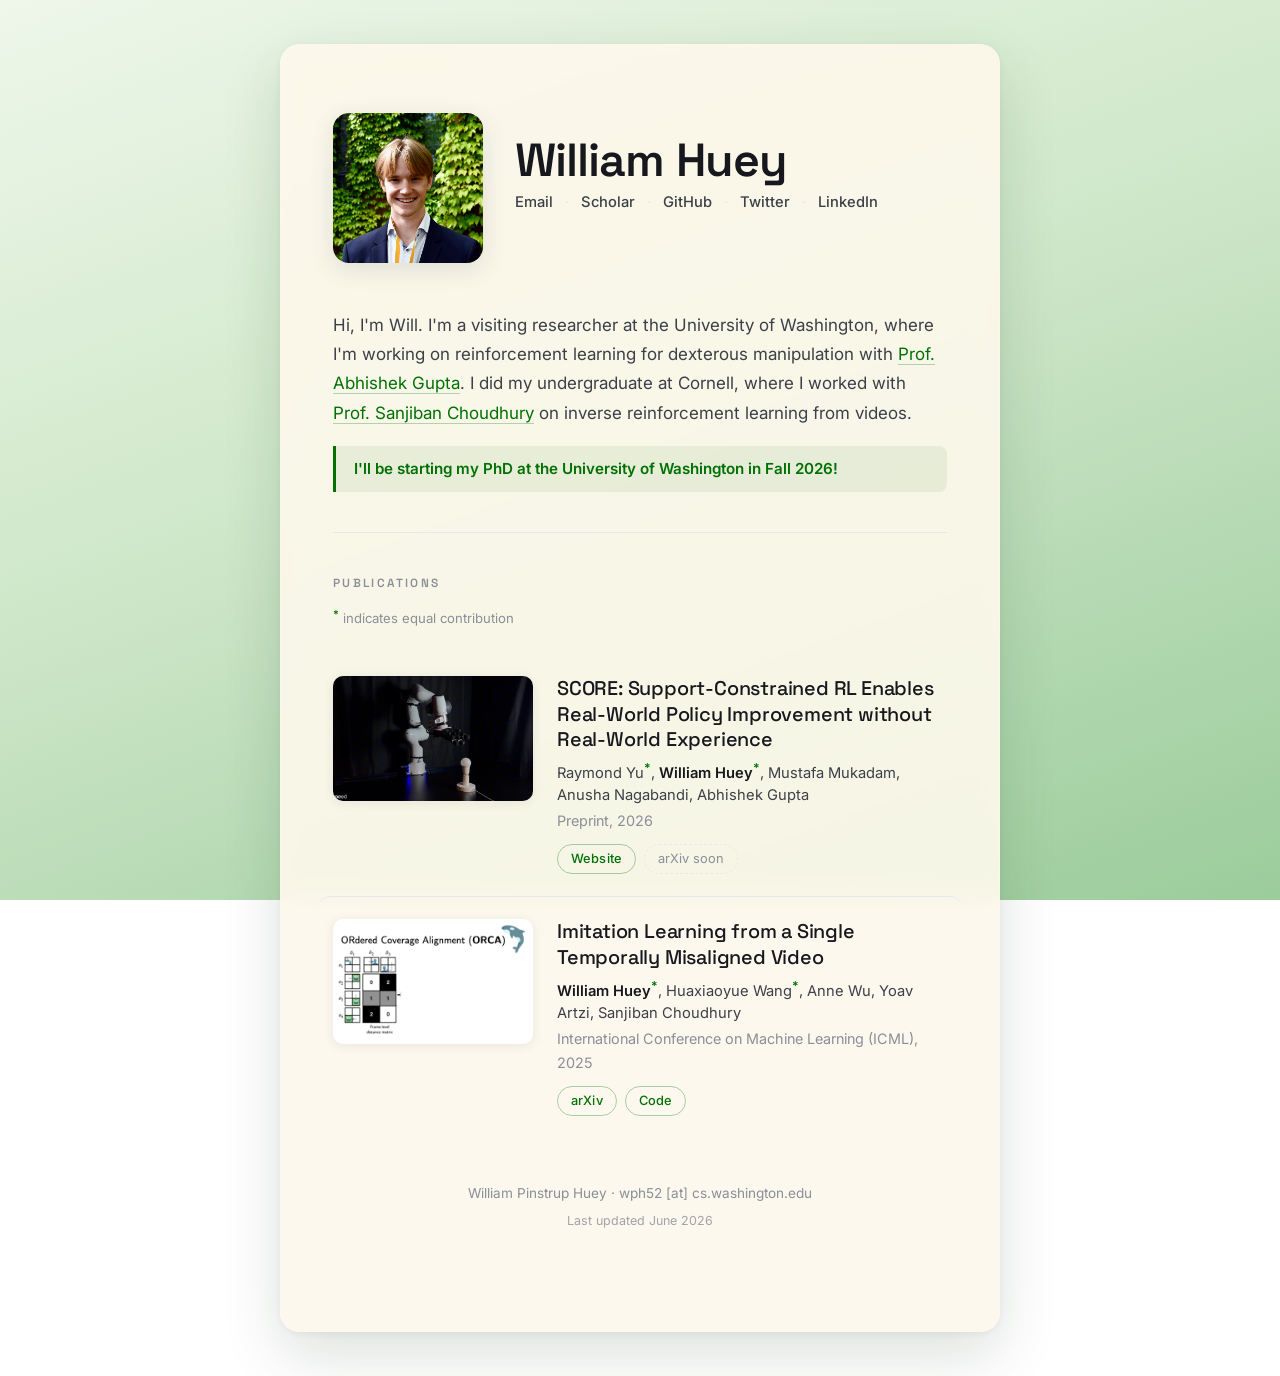
==== index.html @ f35f1048 "orca gif" ====
<!DOCTYPE html>
<html lang="en">
<head>
  <meta charset="utf-8">
  <title>William Pinstrup Huey</title>
  <meta name="description" content="William Huey — robot learning researcher at the University of Washington.">
  <meta name="author" content="William Huey">
  <meta name="viewport" content="width=device-width, initial-scale=1">

  <meta property="og:title" content="William Huey" />
  <meta property="og:type" content="website" />
  <meta property="og:url" content="https://willhuey.com" />
  <meta property="og:site_name" content="William Huey" />
  <link rel="canonical" href="https://willhuey.com" />

  <link rel="icon" type="image/png" href="assets/profile-pics/robotree.png?v=2026">

  <!-- Google Analytics 4 -->
  <script async src="https://www.googletagmanager.com/gtag/js?id=G-Z6P16DVV84"></script>
  <script>
    window.dataLayer = window.dataLayer || [];
    function gtag(){dataLayer.push(arguments);}
    gtag('js', new Date());
    gtag('config', 'G-Z6P16DVV84');
  </script>
  <link rel="preconnect" href="https://fonts.googleapis.com">
  <link rel="preconnect" href="https://fonts.gstatic.com" crossorigin>
  <link href="https://fonts.googleapis.com/css2?family=Space+Grotesk:wght@400;500;600;700&family=Inter:wght@400;450;500;600&display=swap" rel="stylesheet">
  <link rel="stylesheet" href="styles.css">
</head>
<body>
  <main class="wrap">

    <!-- ========== HEADER ========== -->
    <header class="intro">
      <img class="avatar" src="assets/profile-pics/will.jpg" alt="William Huey">
      <div class="intro-text">
        <h1>William Huey</h1>
        <!-- <p class="tagline">Robot learning researcher</p> -->
        <nav class="socials" aria-label="Links">
          <a href="mailto:wph52@cs.washington.edu" aria-label="Email">Email</a>
          <span class="dot">·</span>
          <a href="https://scholar.google.com/citations?user=zis08XwAAAAJ&hl=en" target="_blank" rel="noopener">Scholar</a>
          <span class="dot">·</span>
          <a href="https://github.com/willh003/" target="_blank" rel="noopener">GitHub</a>
          <span class="dot">·</span>
          <a href="https://x.com/willhuey9" target="_blank" rel="noopener">Twitter</a>
          <span class="dot">·</span>
          <a href="https://www.linkedin.com/in/willhuey9/" target="_blank" rel="noopener">LinkedIn</a>
        </nav>
      </div>
    </header>

    <!-- ========== BIO ========== -->
    <section id="bio">
      <p class="bio">
        Hi, I'm Will. I'm a visiting researcher at the University of Washington, where I'm working on reinforcement learning for dexterous manipulation with <a href="https://homes.cs.washington.edu/~abhgupta/" target="_blank" rel="noopener">Prof. Abhishek Gupta</a>. I did my undergraduate at Cornell, where I worked with <a href="https://sanjibanc.github.io/" target="_blank" rel="noopener">Prof. Sanjiban Choudhury</a> on inverse reinforcement learning from videos.

      <p class="highlight">I'll be starting my PhD at the University of Washington in Fall 2026!</p>
    </section>

    <!-- ========== NEWS ========== -->
    <!-- <section id="news">
      <h2>News</h2>
      <ul class="news">
        <li><span class="date">Aug 2025</span><span>Honored to receive the <strong>2025 Microsoft Endowed Scholarship</strong>.</span></li>
        <li><span class="date">Jun 2025</span><span>Unified World Models won the <strong class="award">Best Paper Award</strong> at the ICML 2025 World Modeling Workshop.</span></li>
        <li><span class="date">Apr 2025</span><span>Unified World Models accepted to <strong>RSS 2025</strong>.</span></li>
        <li><span class="date">Jan 2025</span><span>DRAWER accepted to <strong>CVPR 2025</strong>; HAMSTER accepted to <strong>ICLR 2025</strong>.</span></li>
      </ul>
    </section> -->

    <!-- ========== PUBLICATIONS ========== -->
    <section id="publications">
      <h2>Publications</h2>
      <p class="pub-note"><sup class="eq">*</sup> indicates equal contribution</p>

      <article class="pub">
        <a class="pub-media" href="https://weirdlabuw.github.io/score/" target="_blank" rel="noopener">
          <video src="assets/publications/score_teaser.mp4" poster="assets/publications/score_teaser.jpg"
                 autoplay loop muted playsinline></video>
        </a>
        <div class="pub-text">
          <h3><a href="https://weirdlabuw.github.io/score/" target="_blank" rel="noopener">SCORE: Support-Constrained RL Enables Real-World Policy Improvement without Real-World Experience</a></h3>
          <p class="authors">Raymond Yu<sup class="eq">*</sup>, <strong>William Huey</strong><sup class="eq">*</sup>, Mustafa Mukadam, Anusha Nagabandi, Abhishek Gupta</p>
          <p class="venue">Preprint, 2026</p>
          <p class="pub-links">
            <a href="https://weirdlabuw.github.io/score/" target="_blank" rel="noopener">Website</a>
            <span class="soon">arXiv soon</span>
          </p>
        </div>
      </article>

      <article class="pub">
        <a class="pub-media" href="https://arxiv.org/abs/2502.05397" target="_blank" rel="noopener">
          <img src="assets/publications/orca_gif.gif" alt="ORCA teaser">
        </a>
        <div class="pub-text">
          <h3><a href="https://arxiv.org/abs/2502.05397" target="_blank" rel="noopener">Imitation Learning from a Single Temporally Misaligned Video</a></h3>
          <p class="authors"><strong>William Huey</strong><sup class="eq">*</sup>, Huaxiaoyue Wang<sup class="eq">*</sup>, Anne Wu, Yoav Artzi, Sanjiban Choudhury</p>
          <p class="venue">International Conference on Machine Learning (ICML), 2025</p>
          <p class="pub-links">
            <a href="https://arxiv.org/abs/2502.05397" target="_blank" rel="noopener">arXiv</a>
            <a href="https://github.com/portal-cornell/orca" target="_blank" rel="noopener">Code</a>
          </p>
        </div>
      </article>



    <footer>
      <p>William Pinstrup Huey · wph52 [at] cs.washington.edu</p>
      <p class="updated">Last updated June 2026</p>
    </footer>

  </main>

  <!-- Invisible visit tracker. Keeps the Flag Counter (ltCg) history going;
       view your stats anytime at https://info.flagcounter.com/ltCg -->
  <img class="tracker" alt=""
       src="https://s11.flagcounter.com/count2/ltCg/bg_FFFFFF/txt_000000/border_FFFFFF/columns_1/maxflags_1/viewers_0/labels_0/pageviews_1/flags_0/percent_0/">
</body>
</html>
---- styles.css ----
/* ============================================================
   William Huey — research page
   Grotesk + forest green
   ============================================================ */

:root {
  --bg:      linear-gradient(160deg, #eef7ea 0%, #cfe7c9 45%, #9bcc9c 100%);
  --card:    #fdf8ec;
  --ink:     #16181d;
  --body:    #3c4048;
  --muted:   #8a8f98;
  --line:    #e7e9ed;
  --accent:  #017104;
  --accent-hover: #1f9e2c;
  --display: 'Space Grotesk', 'Inter', system-ui, sans-serif;
  --sans:    'Inter', -apple-system, BlinkMacSystemFont, 'Segoe UI', Helvetica, Arial, sans-serif;
}

* { box-sizing: border-box; }
html { scroll-behavior: smooth; }

body {
  margin: 0;
  background: var(--bg);
  background-attachment: fixed;
  color: var(--body);
  font-family: var(--sans);
  font-size: 17px;
  line-height: 1.72;
  -webkit-font-smoothing: antialiased;
  -moz-osx-font-smoothing: grayscale;
  text-rendering: optimizeLegibility;
}

a { color: var(--accent); text-decoration: none; transition: color .15s ease; }
a:hover { color: var(--accent-hover); }

p { margin: 0 0 1rem; }
strong { font-weight: 600; color: var(--ink); }

/* ---------- Layout ---------- */
.wrap {
  max-width: 720px;
  margin: 44px auto;
  padding: 4px 52px 60px;
  background: rgba(253, 248, 236, 0.92);
  backdrop-filter: blur(14px) saturate(140%);
  -webkit-backdrop-filter: blur(14px) saturate(140%);
  border: 1px solid rgba(253, 248, 236, 0.7);
  border-radius: 20px;
  box-shadow: 0 24px 60px rgba(15, 50, 20, 0.14), 0 2px 10px rgba(15, 50, 20, 0.06);
}

/* ---------- Entrance ---------- */
@keyframes fadeUp {
  from { opacity: 0; transform: translateY(16px); }
  to   { opacity: 1; transform: none; }
}
.intro, section, footer {
  animation: fadeUp 0.7s cubic-bezier(0.22, 1, 0.36, 1) both;
}
.intro { animation-delay: 0.02s; }
#bio   { animation-delay: 0.10s; }
#news  { animation-delay: 0.18s; }
#publications { animation-delay: 0.26s; }
footer { animation-delay: 0.32s; }

@media (prefers-reduced-motion: reduce) {
  .intro, section, footer { animation: none; }
}

section {
  padding: 40px 0;
  border-top: 1px solid var(--line);
}
#bio { border-top: none; }

h2 {
  font-family: var(--display);
  font-size: 0.74rem;
  font-weight: 600;
  text-transform: uppercase;
  letter-spacing: 0.2em;
  color: var(--muted);
  margin: 0 0 28px;
}

/* ---------- Header ---------- */
.intro {
  display: flex;
  align-items: center;
  gap: 32px;
  padding: 52px 0 16px;
}
.avatar {
  width: 150px;
  height: 150px;
  object-fit: cover;
  border-radius: 16px;
  flex-shrink: 0;
  box-shadow: 0 6px 24px rgba(22, 30, 60, 0.12);
  position: relative;
  top: 12px;
}
.intro-text h1 {
  font-family: var(--display);
  font-weight: 600;
  font-size: 2.9rem;
  line-height: 1.04;
  letter-spacing: -0.02em;
  color: var(--ink);
  margin: 0 0 6px;
}
.tagline {
  font-family: var(--display);
  font-weight: 500;
  font-size: 1.15rem;
  color: var(--accent);
  margin: 0 0 8px;
}
.affil {
  font-size: 0.95rem;
  color: var(--muted);
  margin: 0 0 14px;
  line-height: 1.5;
}
.affil a { color: var(--body); border-bottom: 1px solid var(--line); }
.affil a:hover { color: var(--accent); border-color: var(--accent); }

.socials { font-size: 0.92rem; font-weight: 500; }
.socials a { color: var(--body); }
.socials a:hover { color: var(--accent); }
.socials .dot { color: var(--line); margin: 0 8px; }

/* ---------- Bio ---------- */
.lede {
  font-size: 1.16rem;
  line-height: 1.62;
  color: var(--ink);
}
#bio { padding-top: 44px; }
#bio a, .lede a { border-bottom: 1px solid rgba(1,113,4,0.28); }
#bio a:hover, .lede a:hover { border-color: var(--accent); }

.highlight {
  margin: 18px 0 0;
  padding: 11px 18px;
  font-size: 0.95rem;
  line-height: 1.55;
  font-weight: 600;
  color: var(--accent);
  background: rgba(1, 113, 4, 0.07);
  border-left: 3px solid var(--accent);
  border-radius: 0 8px 8px 0;
}

/* ---------- News ---------- */
.news { list-style: none; margin: 0; padding: 0; }
.news li {
  display: flex;
  gap: 20px;
  padding: 10px 0;
  border-bottom: 1px solid var(--line);
  font-size: 0.98rem;
}
.news li:last-child { border-bottom: none; }
.news .date {
  flex-shrink: 0;
  width: 76px;
  color: var(--muted);
  font-variant-numeric: tabular-nums;
  font-size: 0.85rem;
  font-weight: 500;
  padding-top: 3px;
}
.award { color: var(--accent); font-weight: 600; }

/* ---------- Publications ---------- */
.pub {
  display: flex;
  gap: 24px;
  align-items: flex-start;
  margin: 0 -16px;
  padding: 22px 16px;
  border-radius: 14px;
  transition: transform 0.25s ease, box-shadow 0.25s ease, background 0.25s ease;
}
.pub + .pub { border-top: 1px solid var(--line); }
.pub:hover {
  transform: translateY(-3px);
  background: rgba(255, 255, 255, 0.7);
  box-shadow: 0 14px 30px rgba(28, 38, 80, 0.09);
}

.pub-media {
  flex: 0 0 200px;
  display: block;
  border-radius: 10px;
  overflow: hidden;
  background: #eef0f3;
  box-shadow: 0 2px 12px rgba(22, 30, 60, 0.08);
  aspect-ratio: 16 / 10;
}
.pub-media img,
.pub-media video {
  width: 100%;
  height: 100%;
  object-fit: cover;
  display: block;
  transition: transform .4s ease;
}
.pub-media:hover img,
.pub-media:hover video { transform: scale(1.04); }

.pub-text { flex: 1; min-width: 0; }
.pub-text h3 {
  font-family: var(--display);
  font-weight: 500;
  font-size: 1.24rem;
  line-height: 1.3;
  letter-spacing: -0.01em;
  margin: 0 0 6px;
}
.pub-text h3 a { color: var(--ink); }
.pub-text h3 a:hover { color: var(--accent); }

.authors { margin: 0 0 3px; font-size: 0.92rem; color: var(--body); line-height: 1.5; }
.venue { margin: 0 0 10px; font-size: 0.9rem; color: var(--muted); }
.eq { color: var(--accent); font-weight: 600; }
.pub-note {
  margin: -16px 0 24px;
  font-size: 0.82rem;
  color: var(--muted);
}

.pub-links { margin: 0; display: flex; flex-wrap: wrap; gap: 8px; align-items: center; }
.pub-links a {
  font-size: 0.8rem;
  font-weight: 500;
  letter-spacing: 0.01em;
  color: var(--accent);
  padding: 3px 13px;
  border: 1px solid rgba(1,113,4,0.32);
  border-radius: 999px;
  transition: all .15s ease;
}
.pub-links a:hover { background: var(--accent); color: #fff; border-color: var(--accent); }
.pub-links .soon {
  font-size: 0.8rem;
  color: var(--muted);
  padding: 3px 13px;
  border: 1px dashed var(--line);
  border-radius: 999px;
}

/* ---------- Footer ---------- */
footer {
  padding-top: 44px;
  text-align: center;
  color: var(--muted);
  font-size: 0.85rem;
}
footer p { margin: 0; }
.updated { margin-top: 4px; font-size: 0.78rem; opacity: 0.8; }

/* invisible visit tracker (kept in the DOM so it still loads + counts) */
.tracker {
  position: absolute;
  width: 1px;
  height: 1px;
  opacity: 0;
  pointer-events: none;
  left: -9999px;
}

/* ---------- Responsive ---------- */
@media (max-width: 600px) {
  body { font-size: 16px; }
  .wrap {
    margin: 0;
    border-radius: 0;
    border: none;
    padding: 4px 22px 56px;
  }
  .pub { margin: 0; padding: 20px 0; }
  .intro {
    flex-direction: column;
    text-align: center;
    gap: 20px;
    padding: 48px 0 8px;
  }
  .socials { line-height: 2; }
  .intro-text h1 { font-size: 2.4rem; }
  .pub { flex-direction: column; gap: 14px; }
  .pub-media { flex-basis: auto; width: 100%; max-width: 320px; }
  .news li { gap: 14px; }
  .news .date { width: 64px; }
}
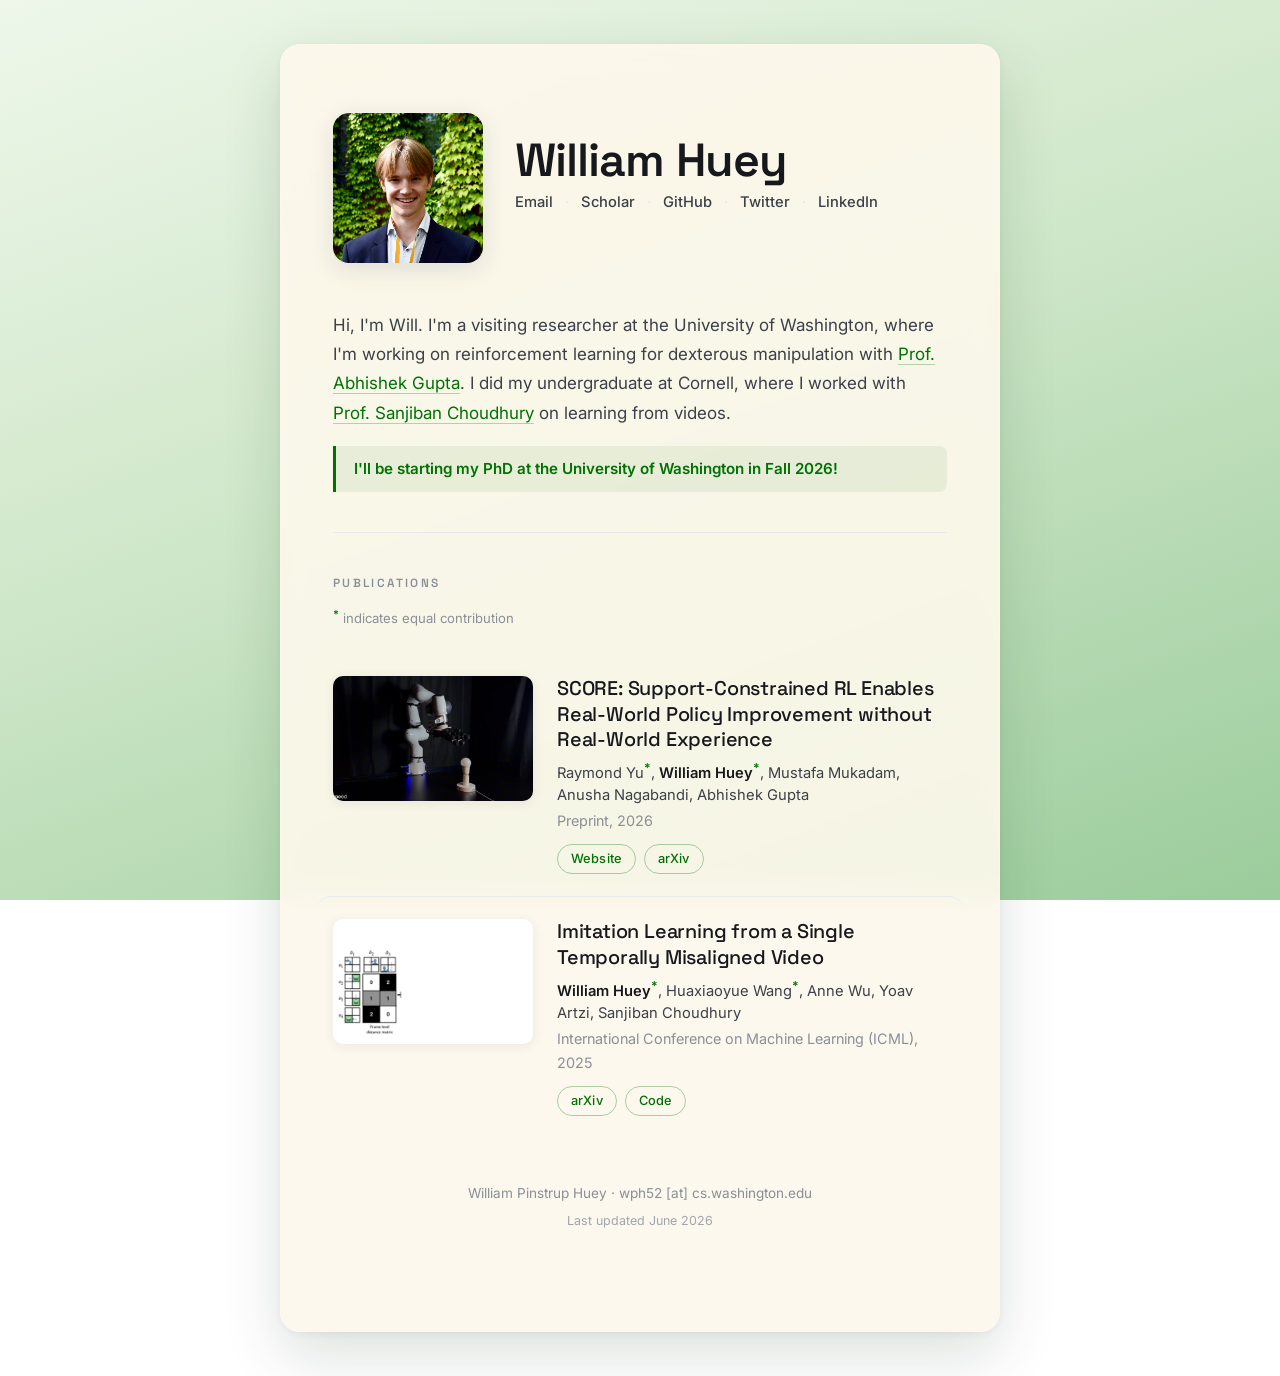
==== commit 0eed7f5c: "arxiv link score" ====
--- a/index.html
+++ b/index.html
@@ -54,7 +54,7 @@
     <!-- ========== BIO ========== -->
     <section id="bio">
       <p class="bio">
-        Hi, I'm Will. I'm a visiting researcher at the University of Washington, where I'm working on reinforcement learning for dexterous manipulation with <a href="https://homes.cs.washington.edu/~abhgupta/" target="_blank" rel="noopener">Prof. Abhishek Gupta</a>. I did my undergraduate at Cornell, where I worked with <a href="https://sanjibanc.github.io/" target="_blank" rel="noopener">Prof. Sanjiban Choudhury</a> on inverse reinforcement learning from videos.
+        Hi, I'm Will. I'm a visiting researcher at the University of Washington, where I'm working on reinforcement learning for dexterous manipulation with <a href="https://homes.cs.washington.edu/~abhgupta/" target="_blank" rel="noopener">Prof. Abhishek Gupta</a>. I did my undergraduate at Cornell, where I worked with <a href="https://sanjibanc.github.io/" target="_blank" rel="noopener">Prof. Sanjiban Choudhury</a> on learning from videos.
 
       <p class="highlight">I'll be starting my PhD at the University of Washington in Fall 2026!</p>
     </section>
@@ -86,7 +86,7 @@
           <p class="venue">Preprint, 2026</p>
           <p class="pub-links">
             <a href="https://weirdlabuw.github.io/score/" target="_blank" rel="noopener">Website</a>
-            <span class="soon">arXiv soon</span>
+            <a href="https://arxiv.org/abs/2606.27475" target="_blank" rel="noopener">arXiv</a>
           </p>
         </div>
       </article>
--- a/styles.css
+++ b/styles.css
@@ -188,7 +188,6 @@
 .pub + .pub { border-top: 1px solid var(--line); }
 .pub:hover {
   transform: translateY(-3px);
-  background: rgba(255, 255, 255, 0.7);
   box-shadow: 0 14px 30px rgba(28, 38, 80, 0.09);
 }
 
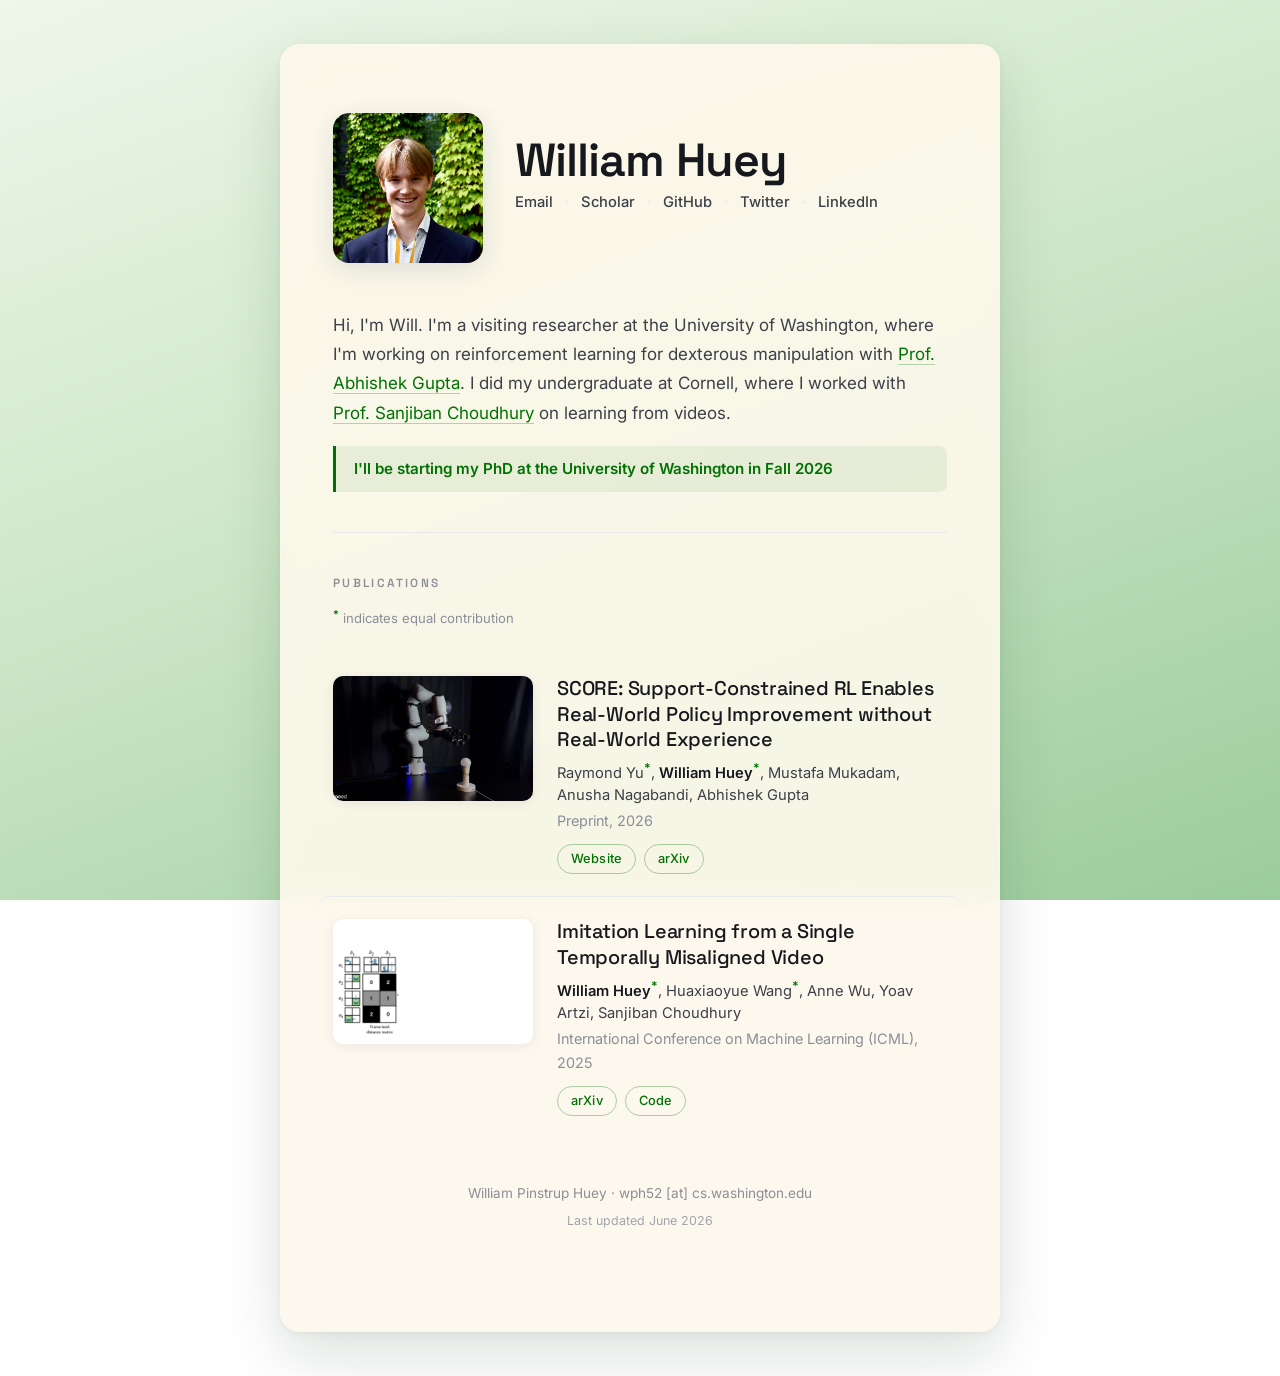
==== commit 19502e07: "remove exl" ====
--- a/index.html
+++ b/index.html
@@ -56,7 +56,7 @@
       <p class="bio">
         Hi, I'm Will. I'm a visiting researcher at the University of Washington, where I'm working on reinforcement learning for dexterous manipulation with <a href="https://homes.cs.washington.edu/~abhgupta/" target="_blank" rel="noopener">Prof. Abhishek Gupta</a>. I did my undergraduate at Cornell, where I worked with <a href="https://sanjibanc.github.io/" target="_blank" rel="noopener">Prof. Sanjiban Choudhury</a> on learning from videos.
 
-      <p class="highlight">I'll be starting my PhD at the University of Washington in Fall 2026!</p>
+      <p class="highlight">I'll be starting my PhD at the University of Washington in Fall 2026</p>
     </section>
 
     <!-- ========== NEWS ========== -->
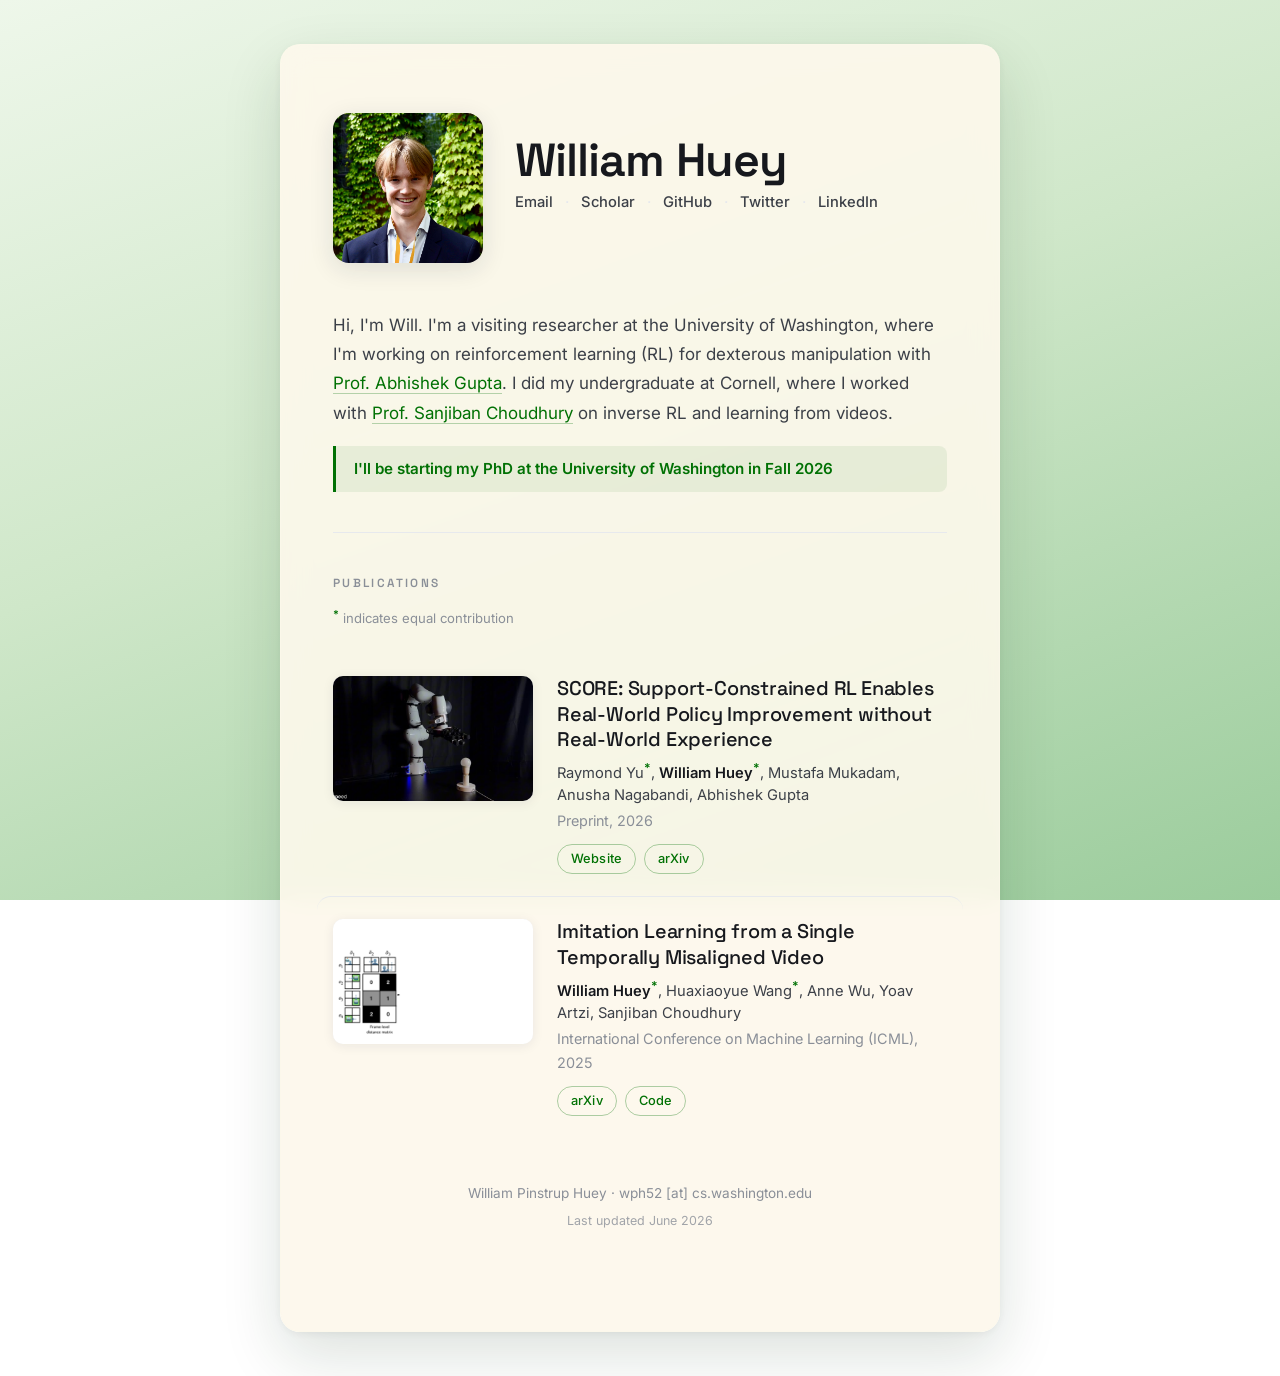
==== commit b6590743: "change bio" ====
--- a/index.html
+++ b/index.html
@@ -54,7 +54,7 @@
     <!-- ========== BIO ========== -->
     <section id="bio">
       <p class="bio">
-        Hi, I'm Will. I'm a visiting researcher at the University of Washington, where I'm working on reinforcement learning for dexterous manipulation with <a href="https://homes.cs.washington.edu/~abhgupta/" target="_blank" rel="noopener">Prof. Abhishek Gupta</a>. I did my undergraduate at Cornell, where I worked with <a href="https://sanjibanc.github.io/" target="_blank" rel="noopener">Prof. Sanjiban Choudhury</a> on learning from videos.
+        Hi, I'm Will. I'm a visiting researcher at the University of Washington, where I'm working on reinforcement learning (RL) for dexterous manipulation with <a href="https://homes.cs.washington.edu/~abhgupta/" target="_blank" rel="noopener">Prof. Abhishek Gupta</a>. I did my undergraduate at Cornell, where I worked with <a href="https://sanjibanc.github.io/" target="_blank" rel="noopener">Prof. Sanjiban Choudhury</a> on inverse RL and learning from videos.
 
       <p class="highlight">I'll be starting my PhD at the University of Washington in Fall 2026</p>
     </section>
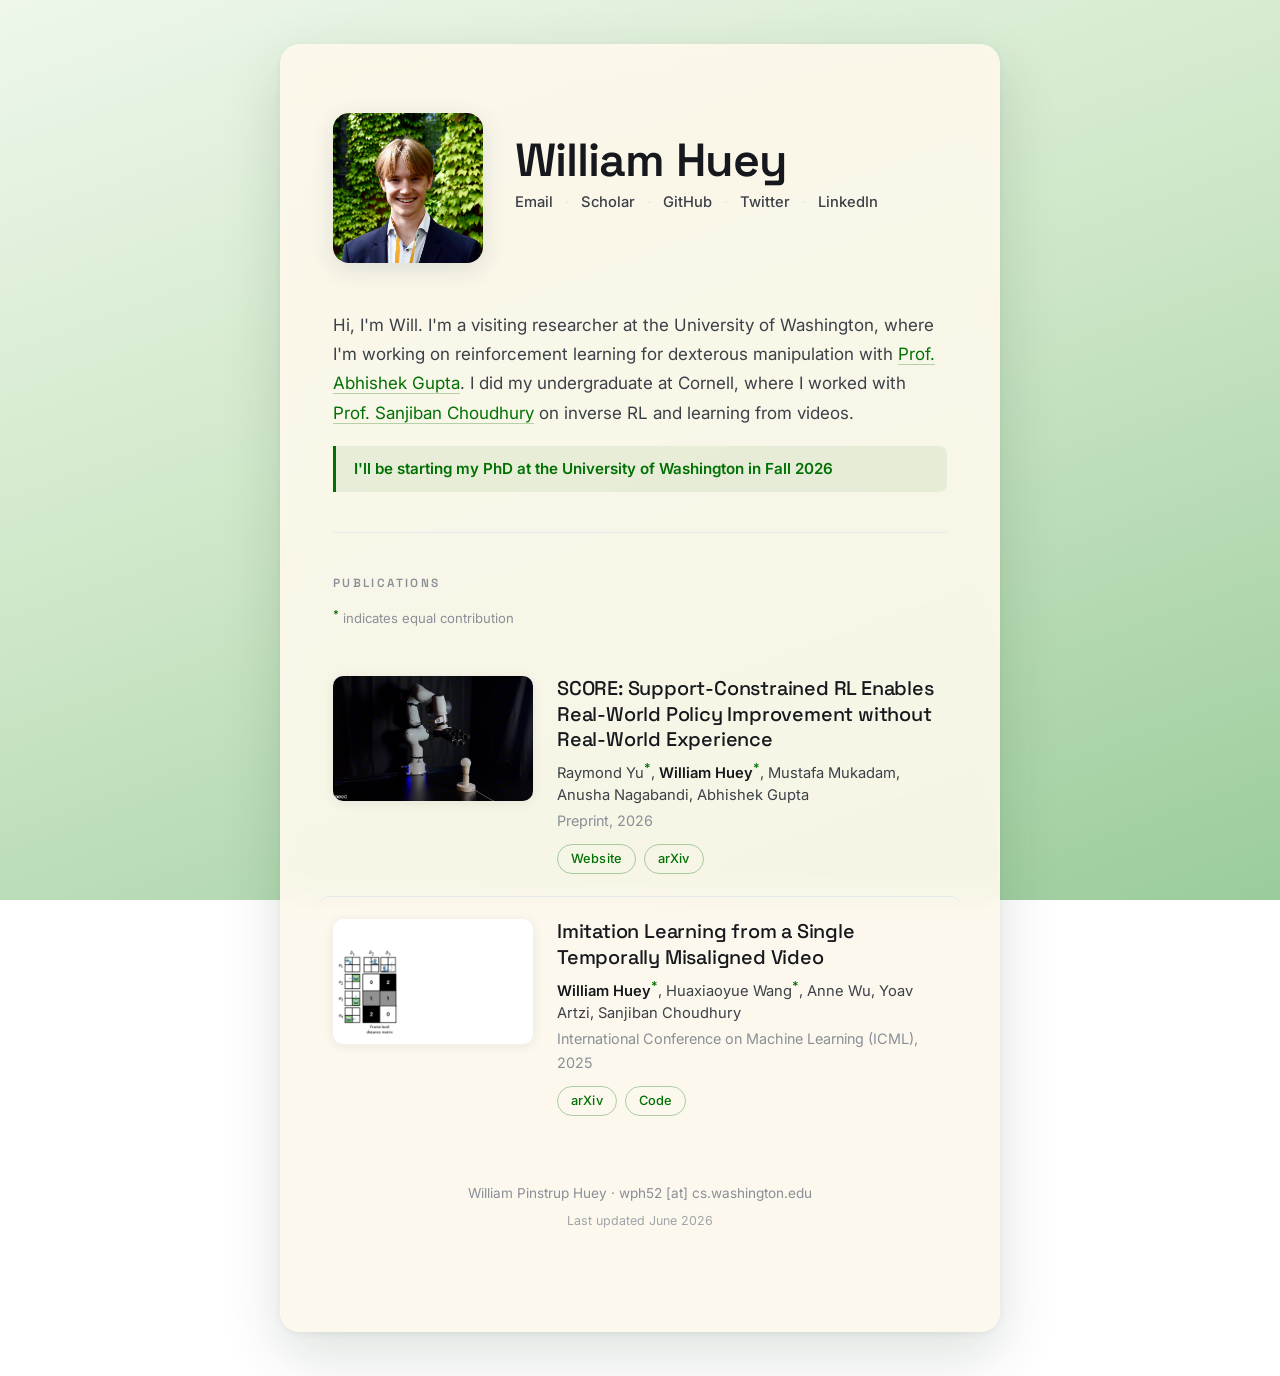
==== commit 7d56d5b1: "fix google analytics" ====
--- a/index.html
+++ b/index.html
@@ -16,12 +16,12 @@
   <link rel="icon" type="image/png" href="assets/profile-pics/robotree.png?v=2026">
 
   <!-- Google Analytics 4 -->
-  <script async src="https://www.googletagmanager.com/gtag/js?id=G-Z6P16DVV84"></script>
+  <script async src="https://www.googletagmanager.com/gtag/js?id=G-T6MWGNLJ10"></script>
   <script>
     window.dataLayer = window.dataLayer || [];
     function gtag(){dataLayer.push(arguments);}
     gtag('js', new Date());
-    gtag('config', 'G-Z6P16DVV84');
+    gtag('config', 'G-T6MWGNLJ10');
   </script>
   <link rel="preconnect" href="https://fonts.googleapis.com">
   <link rel="preconnect" href="https://fonts.gstatic.com" crossorigin>
@@ -54,7 +54,7 @@
     <!-- ========== BIO ========== -->
     <section id="bio">
       <p class="bio">
-        Hi, I'm Will. I'm a visiting researcher at the University of Washington, where I'm working on reinforcement learning (RL) for dexterous manipulation with <a href="https://homes.cs.washington.edu/~abhgupta/" target="_blank" rel="noopener">Prof. Abhishek Gupta</a>. I did my undergraduate at Cornell, where I worked with <a href="https://sanjibanc.github.io/" target="_blank" rel="noopener">Prof. Sanjiban Choudhury</a> on inverse RL and learning from videos.
+        Hi, I'm Will. I'm a visiting researcher at the University of Washington, where I'm working on reinforcement learning for dexterous manipulation with <a href="https://homes.cs.washington.edu/~abhgupta/" target="_blank" rel="noopener">Prof. Abhishek Gupta</a>. I did my undergraduate at Cornell, where I worked with <a href="https://sanjibanc.github.io/" target="_blank" rel="noopener">Prof. Sanjiban Choudhury</a> on inverse RL and learning from videos.
 
       <p class="highlight">I'll be starting my PhD at the University of Washington in Fall 2026</p>
     </section>
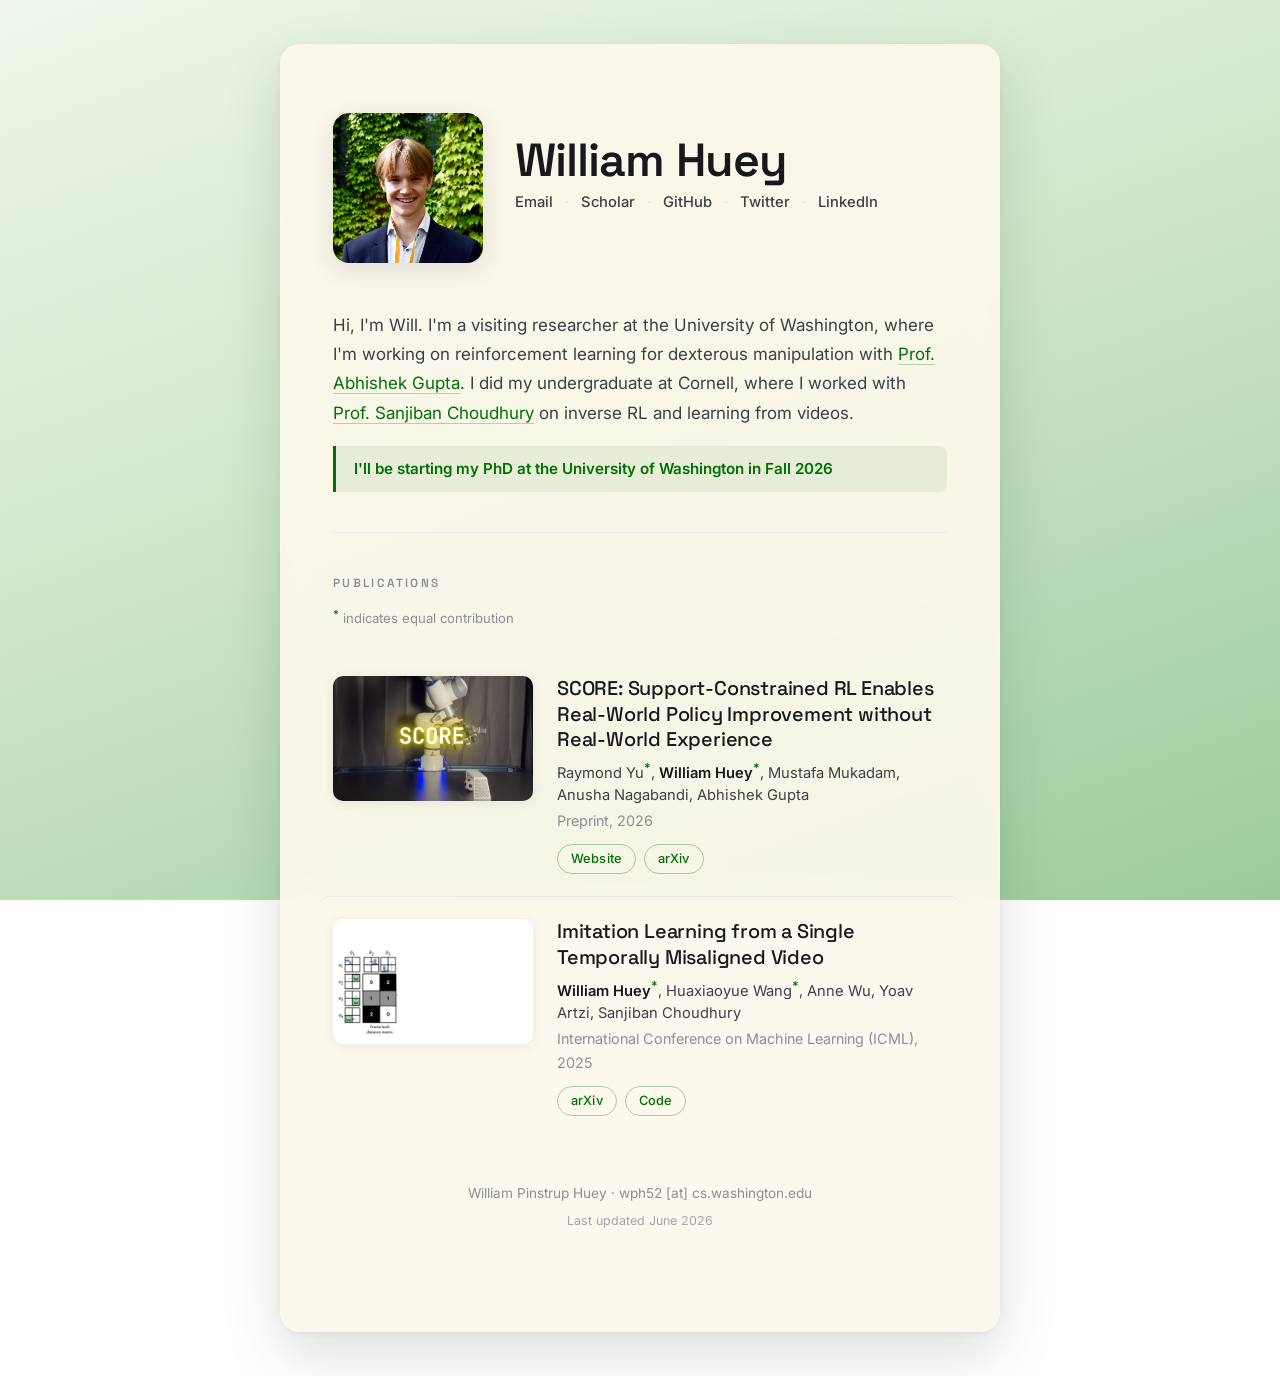
==== commit 4ec64ed2: "change video" ====
--- a/index.html
+++ b/index.html
@@ -77,7 +77,7 @@
 
       <article class="pub">
         <a class="pub-media" href="https://weirdlabuw.github.io/score/" target="_blank" rel="noopener">
-          <video src="assets/publications/score_teaser.mp4" poster="assets/publications/score_teaser.jpg"
+          <video src="assets/publications/score_teaser_clipped.mp4" poster="assets/publications/score_teaser_clipped.jpg"
                  autoplay loop muted playsinline></video>
         </a>
         <div class="pub-text">
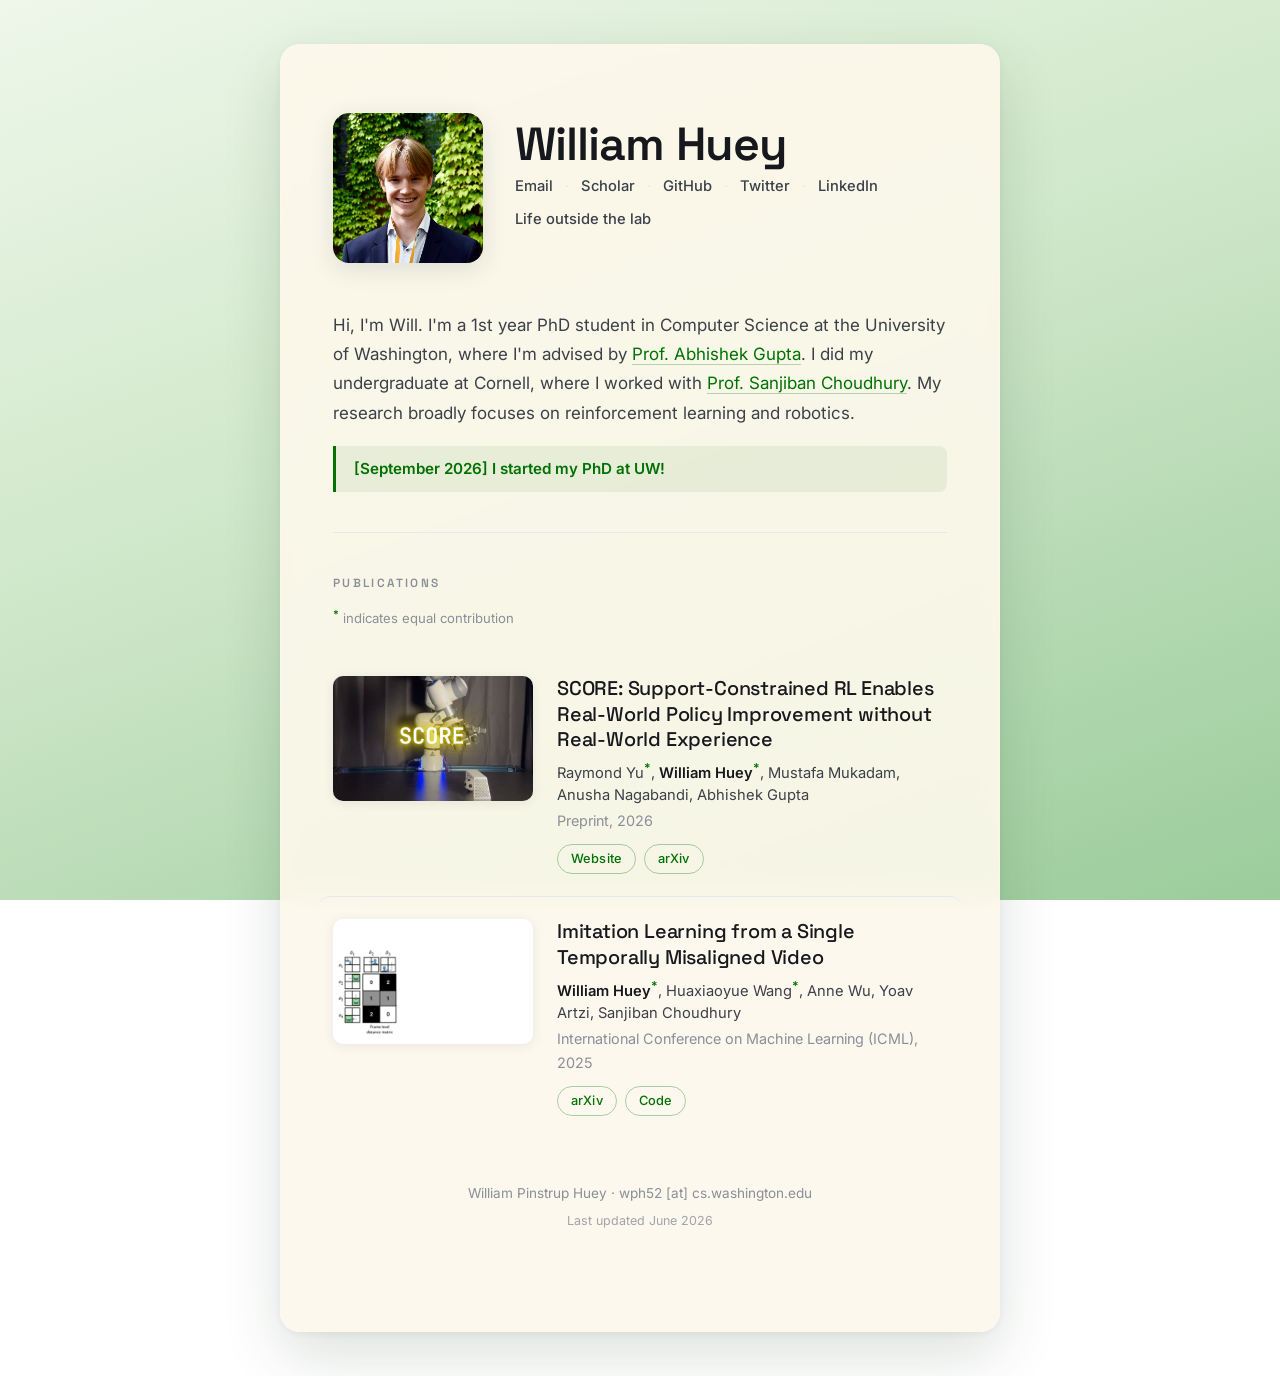
==== commit f4be04b5: "add gallery" ====
--- a/index.html
+++ b/index.html
@@ -48,15 +48,15 @@
           <span class="dot">·</span>
           <a href="https://www.linkedin.com/in/willhuey9/" target="_blank" rel="noopener">LinkedIn</a>
         </nav>
+        <p class="gallery-link"><a href="gallery.html">Life outside the lab</a></p>
       </div>
     </header>
 
     <!-- ========== BIO ========== -->
     <section id="bio">
       <p class="bio">
-        Hi, I'm Will. I'm a visiting researcher at the University of Washington, where I'm working on reinforcement learning for dexterous manipulation with <a href="https://homes.cs.washington.edu/~abhgupta/" target="_blank" rel="noopener">Prof. Abhishek Gupta</a>. I did my undergraduate at Cornell, where I worked with <a href="https://sanjibanc.github.io/" target="_blank" rel="noopener">Prof. Sanjiban Choudhury</a> on inverse RL and learning from videos.
-
-      <p class="highlight">I'll be starting my PhD at the University of Washington in Fall 2026</p>
+        Hi, I'm Will. I'm a 1st year PhD student in Computer Science at the University of Washington, where I'm advised by <a href="https://homes.cs.washington.edu/~abhgupta/" target="_blank" rel="noopener">Prof. Abhishek Gupta</a>. I did my undergraduate at Cornell, where I worked with <a href="https://sanjibanc.github.io/" target="_blank" rel="noopener">Prof. Sanjiban Choudhury</a>. My research broadly focuses on reinforcement learning and robotics.
+      <p class="highlight">[September 2026] I started my PhD at UW!</p>
     </section>
 
     <!-- ========== NEWS ========== -->
--- a/styles.css
+++ b/styles.css
@@ -131,6 +131,10 @@
 .socials a { color: var(--body); }
 .socials a:hover { color: var(--accent); }
 .socials .dot { color: var(--line); margin: 0 8px; }
+
+.gallery-link { margin: 8px 0 0; font-size: 0.92rem; font-weight: 500; }
+.gallery-link a { color: var(--body); }
+.gallery-link a:hover { color: var(--accent); }
 
 /* ---------- Bio ---------- */
 .lede {
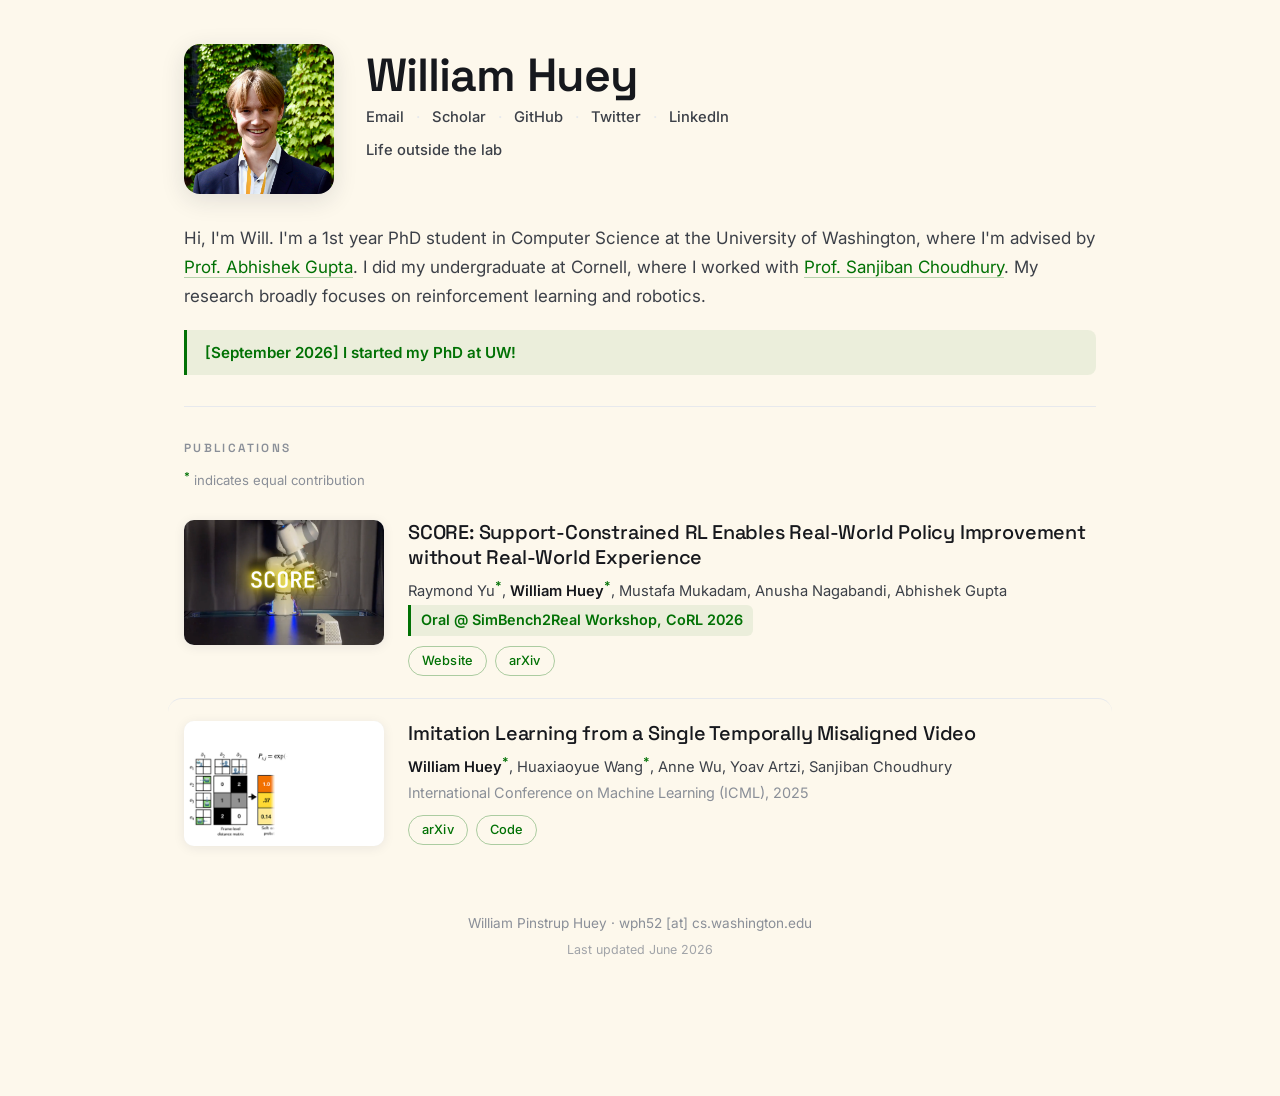
==== commit 54a40f61: "wider" ====
--- a/index.html
+++ b/index.html
@@ -83,7 +83,7 @@
         <div class="pub-text">
           <h3><a href="https://weirdlabuw.github.io/score/" target="_blank" rel="noopener">SCORE: Support-Constrained RL Enables Real-World Policy Improvement without Real-World Experience</a></h3>
           <p class="authors">Raymond Yu<sup class="eq">*</sup>, <strong>William Huey</strong><sup class="eq">*</sup>, Mustafa Mukadam, Anusha Nagabandi, Abhishek Gupta</p>
-          <p class="venue">Preprint, 2026</p>
+          <p class="venue"><span class="venue-highlight">Oral @ SimBench2Real Workshop, CoRL 2026</span></p>
           <p class="pub-links">
             <a href="https://weirdlabuw.github.io/score/" target="_blank" rel="noopener">Website</a>
             <a href="https://arxiv.org/abs/2606.27475" target="_blank" rel="noopener">arXiv</a>
--- a/styles.css
+++ b/styles.css
@@ -4,7 +4,7 @@
    ============================================================ */
 
 :root {
-  --bg:      linear-gradient(160deg, #eef7ea 0%, #cfe7c9 45%, #9bcc9c 100%);
+  --bg:      #fdf8ec;
   --card:    #fdf8ec;
   --ink:     #16181d;
   --body:    #3c4048;
@@ -22,7 +22,6 @@
 body {
   margin: 0;
   background: var(--bg);
-  background-attachment: fixed;
   color: var(--body);
   font-family: var(--sans);
   font-size: 17px;
@@ -40,15 +39,9 @@
 
 /* ---------- Layout ---------- */
 .wrap {
-  max-width: 720px;
-  margin: 44px auto;
-  padding: 4px 52px 60px;
-  background: rgba(253, 248, 236, 0.92);
-  backdrop-filter: blur(14px) saturate(140%);
-  -webkit-backdrop-filter: blur(14px) saturate(140%);
-  border: 1px solid rgba(253, 248, 236, 0.7);
-  border-radius: 20px;
-  box-shadow: 0 24px 60px rgba(15, 50, 20, 0.14), 0 2px 10px rgba(15, 50, 20, 0.06);
+  max-width: 1040px;
+  margin: 12px auto 44px;
+  padding: 0 64px 60px;
 }
 
 /* ---------- Entrance ---------- */
@@ -70,7 +63,7 @@
 }
 
 section {
-  padding: 40px 0;
+  padding: 31px 0;
   border-top: 1px solid var(--line);
 }
 #bio { border-top: none; }
@@ -82,7 +75,7 @@
   text-transform: uppercase;
   letter-spacing: 0.2em;
   color: var(--muted);
-  margin: 0 0 28px;
+  margin: 0 0 14px;
 }
 
 /* ---------- Header ---------- */
@@ -90,7 +83,7 @@
   display: flex;
   align-items: center;
   gap: 32px;
-  padding: 52px 0 16px;
+  padding: 20px 0 16px;
 }
 .avatar {
   width: 150px;
@@ -142,7 +135,7 @@
   line-height: 1.62;
   color: var(--ink);
 }
-#bio { padding-top: 44px; }
+#bio { padding-top: 26px; }
 #bio a, .lede a { border-bottom: 1px solid rgba(1,113,4,0.28); }
 #bio a:hover, .lede a:hover { border-color: var(--accent); }
 
@@ -229,9 +222,18 @@
 
 .authors { margin: 0 0 3px; font-size: 0.92rem; color: var(--body); line-height: 1.5; }
 .venue { margin: 0 0 10px; font-size: 0.9rem; color: var(--muted); }
+.venue-highlight {
+  display: inline-block;
+  padding: 3px 10px;
+  font-weight: 600;
+  color: var(--accent);
+  background: rgba(1, 113, 4, 0.07);
+  border-left: 3px solid var(--accent);
+  border-radius: 0 6px 6px 0;
+}
 .eq { color: var(--accent); font-weight: 600; }
 .pub-note {
-  margin: -16px 0 24px;
+  margin: -6px 0 6px;
   font-size: 0.82rem;
   color: var(--muted);
 }
